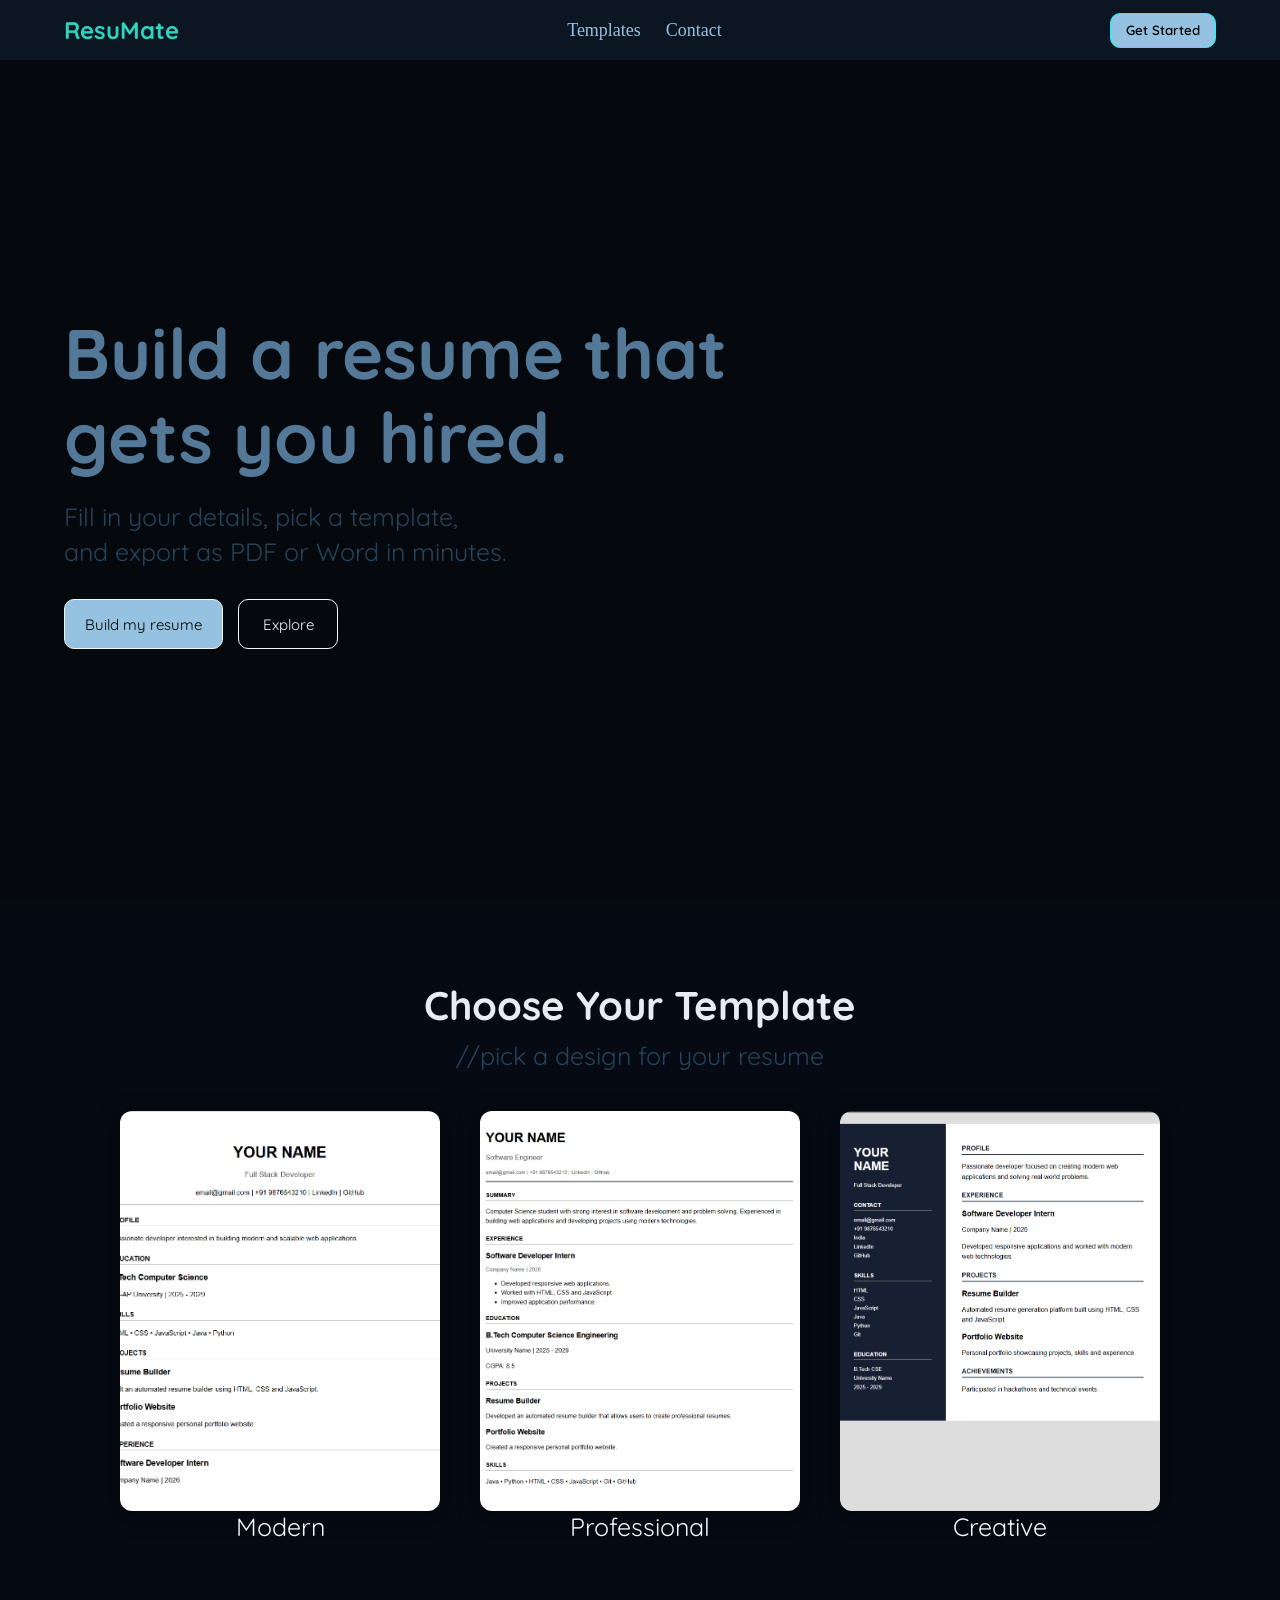
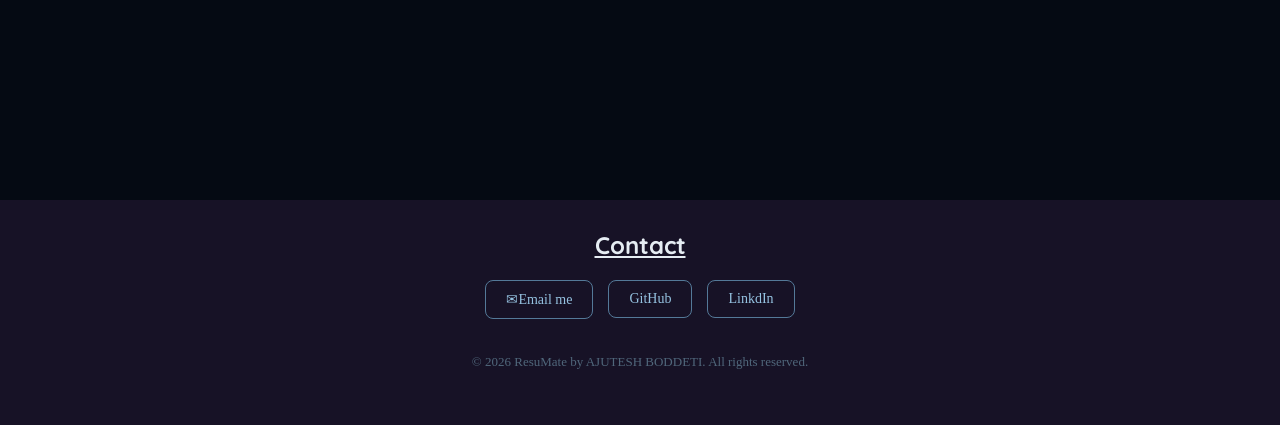
==== index.html @ 7c2d7704 "Initial commit Created from https://vercel.com/new" ====
<!DOCTYPE html>
<html lang="en">
<head>
    <meta charset="UTF-8">
    <meta name="viewport" content="width=device-width, initial-scale=1.0">
    <title>ResuMate</title>
    <link rel="stylesheet" href="style.css">
    <link rel="preconnect" href="https://fonts.googleapis.com">
<link rel="preconnect" href="https://fonts.gstatic.com" crossorigin>
<link href="https://fonts.googleapis.com/css2?family=Quicksand:wght@300..700&family=Scoutie+Sans:ital,wght@0,200..800;1,200..800&display=swap" rel="stylesheet">

</head>
<body>
    <nav>
        <h2>ResuMate</h2>
        <div class="opts">
            <a href="#Templates">Templates</a>
            <a href="#footer">Contact</a>
        </div>
        <div class="btn-n">
            <a href="builder.html"><button id="btn3">Get Started</button></a>
        </div>
    </nav>
    <section id="hero">
        <h1 class="slide">Build a resume that <br>gets you hired.</h1>
        <p class="slide">Fill in your details, pick a template, <br>and export as PDF or Word in minutes.</p>
        <div class="btn">
            <a href="builder.html"><button id="btn1">Build my resume</button></a>
            <a href="#Templates"><button id="btn2">Explore</button></a>
        </div>
    </section>
    <section id="Templates">
        <h2>Choose Your Template</h2>
        <p>//pick a design for your resume</p>
        <div class="temps">
            <div class="temp-cr1">
                <a href="modern.html">
                    <div class="temp-card1">
                    </div>
                </a>
                <a href="builder.html"><p style="color: aliceblue;">Modern</p></a>
            </div>
            <div class="temp-cr2">
                <a href="professional.html">
                    <div class="temp-card2">
                    </div>
                    </a>
                <a href="builder.html"><p style="color: aliceblue;">Professional</p></a>
            </div>
            <div class="temp-cr3">
                <a href="creative.html">
                    <div class="temp-card3">
                    </div>
                    </a>
                <a href="builder.html"><p style="color: aliceblue;">Creative</p></a>
            </div>
        </div>
    </section>
    <footer id="footer">
        <h2>Contact</h2>
        <div class="fbtn">
            <a href="mailto:ajuboddeti623@gmail.com"><button class="b3">✉Email me</button></a>
            <a href="https://github.com/ajuteshboddeti"><button class="b4">GitHub</button></a>
            <a href="https://www.linkedin.com/in/boddeti-ajutesh-122315372/"><button class="b5">LinkdIn</button></a>
        </div>
        <p class="copyright"> © 2026 ResuMate by AJUTESH BODDETI. All rights reserved. </p>
    </footer>
</body>
</html>
---- style.css ----
body{
    margin: 0;
    background-color: #05090e;
    overflow-x: hidden;
}
nav{
    background-color: #0c1522;
    min-height: 60px;
    width: 100%;
    position: fixed;
    top: 0;
    left: 0;
    z-index: 1000;
    display: flex;
    justify-content: space-between;
    align-items: center;
    padding: 10px 5%;
    box-sizing: border-box;
}
.opts{
    display: flex;
    gap: 25px;
    font-size: 18px;
}
.opts a{
    text-decoration: none;
    color: #95c2e0;
}
.btn-n{
    display: flex;
    align-items: center;
}
#btn3{
    height: 35px;
    background-color: #95c2e0;
    border: 1px solid cyan;
    border-radius: 10px;
    padding: 0 15px;
    width: auto;
    cursor: pointer;
    font-family: "Quicksand", sans-serif;
    font-weight: 600;
}
h2{
    color: #2DD4BF;
    margin: 0;
    font-family: "Quicksand", sans-serif;
}
section{
    width: 100%;
    box-sizing: border-box;
}
#hero{
    background-color: #05090e;
    min-height: 100vh;
    display: flex;
    flex-direction: column;
    justify-content: center;
    padding: 100px 5% 40px 5%;
    box-sizing: border-box;
}
#hero h1{
    font-size: clamp(32px, 6vw, 70px);
    color: #547998;
    margin-top: 0;
    margin-bottom: 20px;
    font-family: "Quicksand", sans-serif;
    line-height: 1.2;
}
.slide {
    animation: slide 1s infinite alternate;
}

@keyframes slide {
    from {
        transform: translateX(0);
    }

    to {
        transform: translateX(10px);
    }
}
#hero p{
    font-size: clamp(16px, 2.5vw, 25px);
    color: #25435b;
    margin-top: 0;
    margin-bottom: 30px;
    font-family: "Quicksand", sans-serif;
    line-height: 1.4;
}
.btn{
    display: flex;
    gap: 15px;
    flex-wrap: wrap;
}
#btn1{
    height: 50px;
    min-width: 150px;
    padding: 0 20px;
    background-color: #95c2e0;
    border: 1px solid aliceblue;
    border-radius: 10px;
    cursor: pointer;
    font-size: 15px;
    font-family: "Quicksand", sans-serif;
}
#btn2{
    height: 50px;
    min-width: 100px;
    padding: 0 20px;
    background-color: transparent;
    color: aliceblue;
    border: 1px solid aliceblue;
    border-radius: 10px;
    cursor: pointer;
    font-size: 15px;
    font-family: "Quicksand", sans-serif;
}
#Templates{
    background-color: #050a13;
    min-height: 100vh;
    padding: 80px 5% 40px 5%;
    box-sizing: border-box;
}
#Templates h2{
    color: #E6EDF3;
    text-align: center;
    font-size: clamp(28px, 4vw, 40px);
    font-family: "Quicksand", sans-serif;
    margin-bottom: 10px;
}
#Templates p{
    text-align: center;
    color: #25435b;
    font-size: clamp(16px, 2.5vw, 25px);
    font-family: "Quicksand", sans-serif;
    margin-top: 0;
    margin-bottom: 40px;
}
.temps{
    display: flex;
    justify-content: center;
    align-items: center;
    flex-wrap: wrap;
    gap: 40px;
    padding: 0;
}
.temp-cr1, .temp-cr2, .temp-cr3 {
    display: flex;
    flex-direction: column;
    align-items: center;
}
.temp-card1, .temp-card2, .temp-card3{
    height: 400px;
    width: 320px;
    max-width: 100%;
    background-color: rgb(16, 36, 54);
    border-radius: 12px;
    background-size: cover;
    background-position: center;
    background-repeat: no-repeat;
    box-shadow: 0 4px 20px rgba(0,0,0,0.5);
    transition: transform 0.3s ease;
}
.temp-card1:hover, .temp-card2:hover, .temp-card3:hover {
    transform: translateY(-5px);
}
.temp-card1{
    background-image: url(modern.png);
}
.temp-card2{
    background-image: url(professional.png);
}
.temp-card3{
    background-image: url(image.png);
}
.temps a{
    text-decoration: none;
}
#pricing{
    background-color: #070e1a;
    min-height: 100vh;
}
footer{
    min-height: 200px;
    height: auto;
    width: 100%;
    background-color: #171226;
    padding: 30px 20px;
    box-sizing: border-box;
}
footer h2{
    color: #E6EDF3;
    text-align: center;
    padding-top: 0;
    margin-bottom: 20px;
    text-decoration: underline;
}
footer p { 
    margin: 10px 0 25px; 
    color: #6d91ad; 
    font-size: 16px; 
}
.fbtn { 
    display: flex; 
    justify-content: center;
    flex-wrap: wrap; 
    gap: 15px; 
}
.fbtn button { 
    padding: 10px 20px; 
    border-radius: 8px; 
    cursor: pointer; 
    font-family: inherit; 
    font-size: 14px; 
}
.b3, .b4, .b5 { 
    background: transparent; 
    color: #95c2e0; 
    border: 1px solid #547998; 
} 
.fbtn button:hover { 
    background-color: #95c2e0; 
    color: #05090e; 
    transition: 0.3s; 
} 
.copyright { 
    margin-top: 35px; 
    font-size: 13px; 
    color: #50677b; 
    text-align: center;
}

@media (max-width: 768px) {
    nav {
        padding: 10px 15px;
    }
    .opts {
        gap: 15px;
        font-size: 16px;
    }
    #hero {
        padding-top: 90px;
    }
}

@media (max-width: 480px) {
    nav {
        gap: 10px;
    }
    .opts {
        gap: 10px;
        font-size: 14px;
    }
}
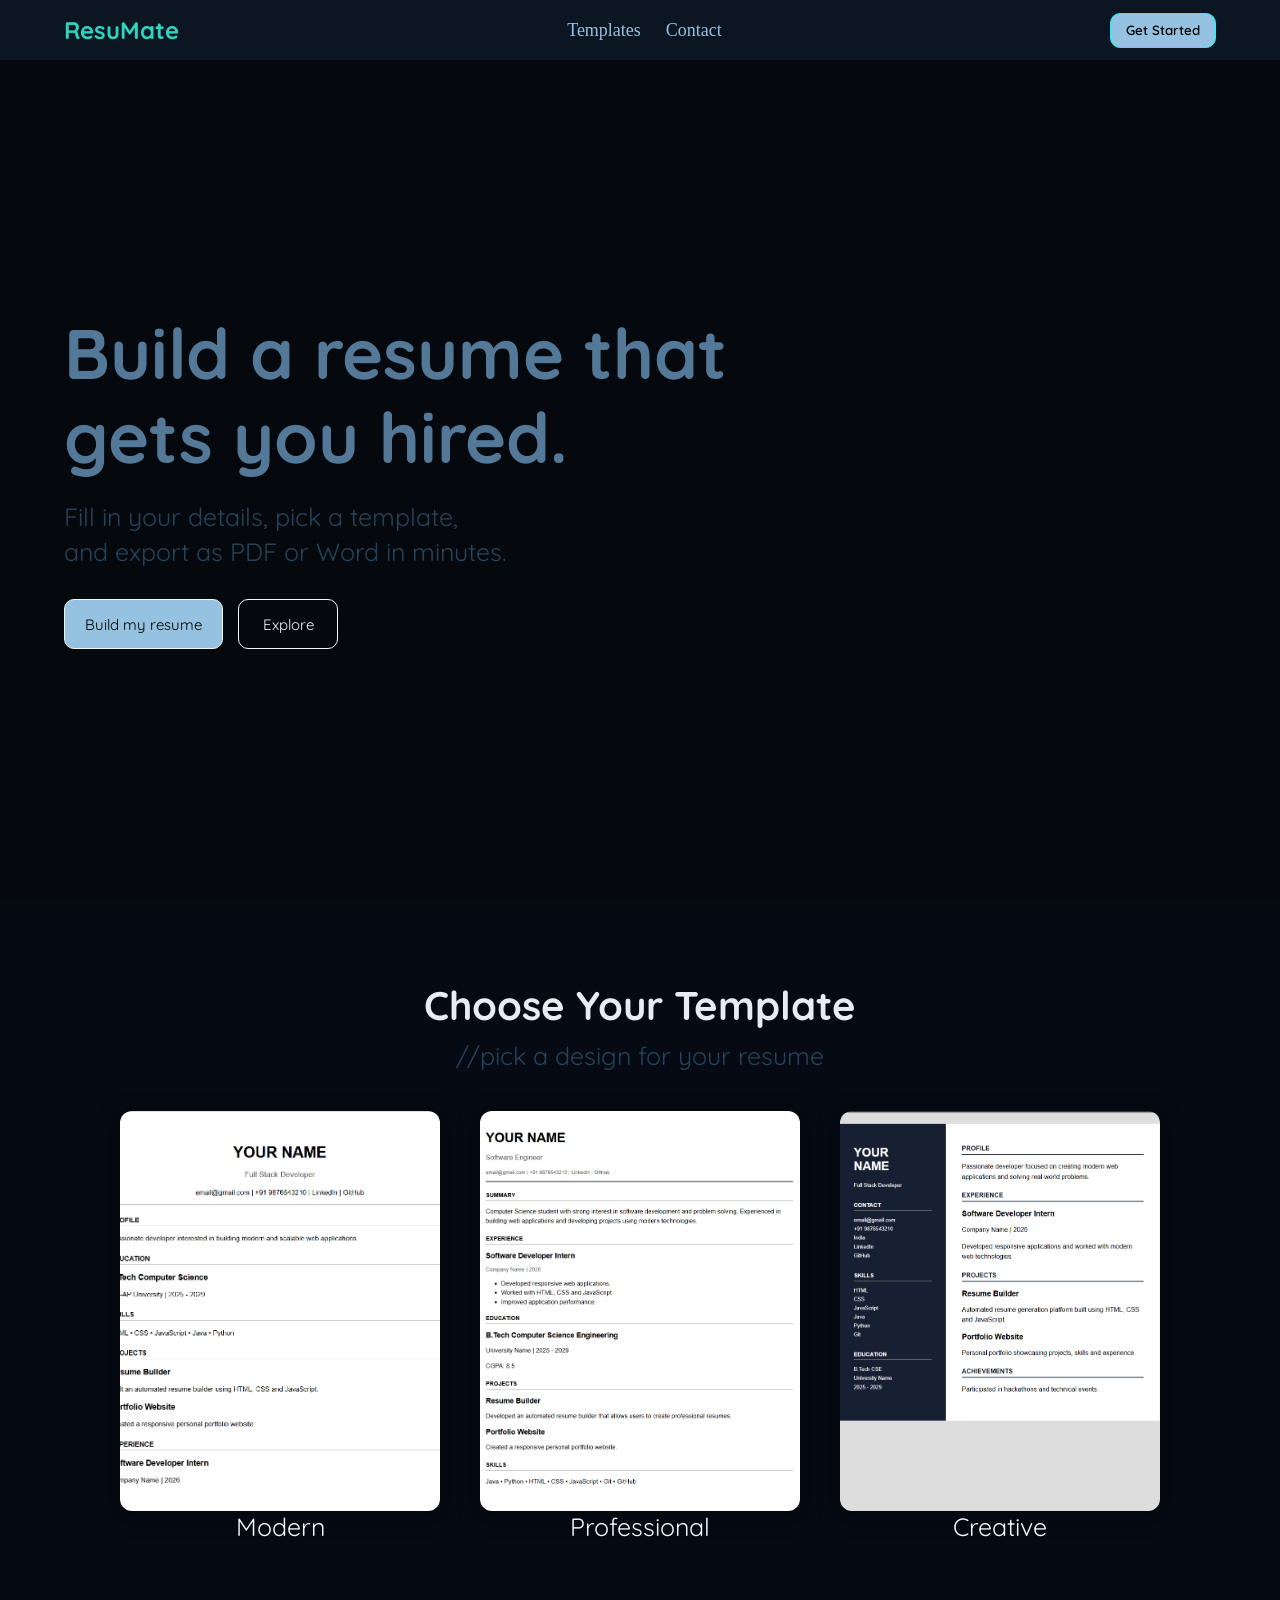
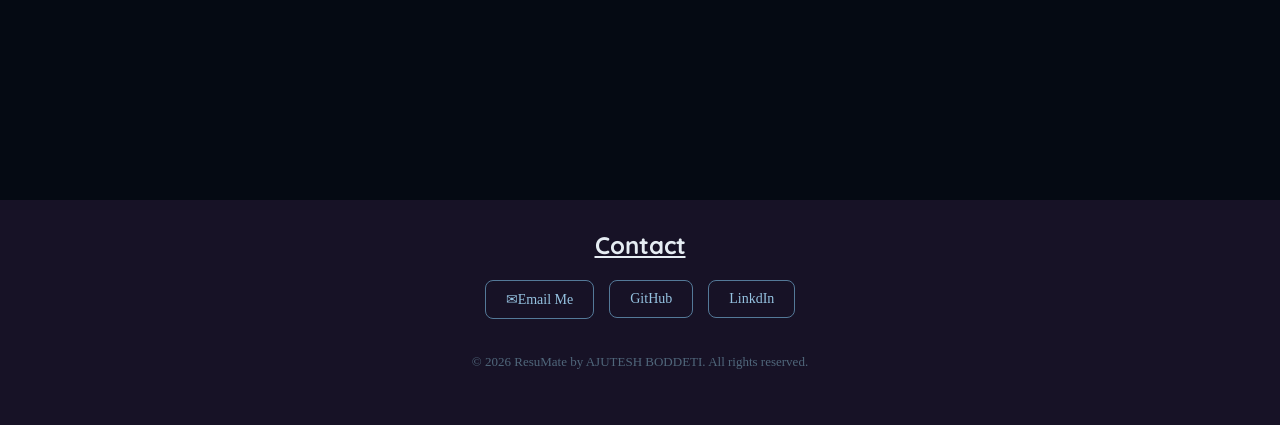
==== commit 0bebff18: "Update index.html" ====
--- a/index.html
+++ b/index.html
@@ -59,11 +59,11 @@
     <footer id="footer">
         <h2>Contact</h2>
         <div class="fbtn">
-            <a href="mailto:ajuboddeti623@gmail.com"><button class="b3">✉Email me</button></a>
+            <a href="mailto:ajuboddeti623@gmail.com"><button class="b3">✉Email Me</button></a>
             <a href="https://github.com/ajuteshboddeti"><button class="b4">GitHub</button></a>
             <a href="https://www.linkedin.com/in/boddeti-ajutesh-122315372/"><button class="b5">LinkdIn</button></a>
         </div>
         <p class="copyright"> © 2026 ResuMate by AJUTESH BODDETI. All rights reserved. </p>
     </footer>
 </body>
-</html>+</html>
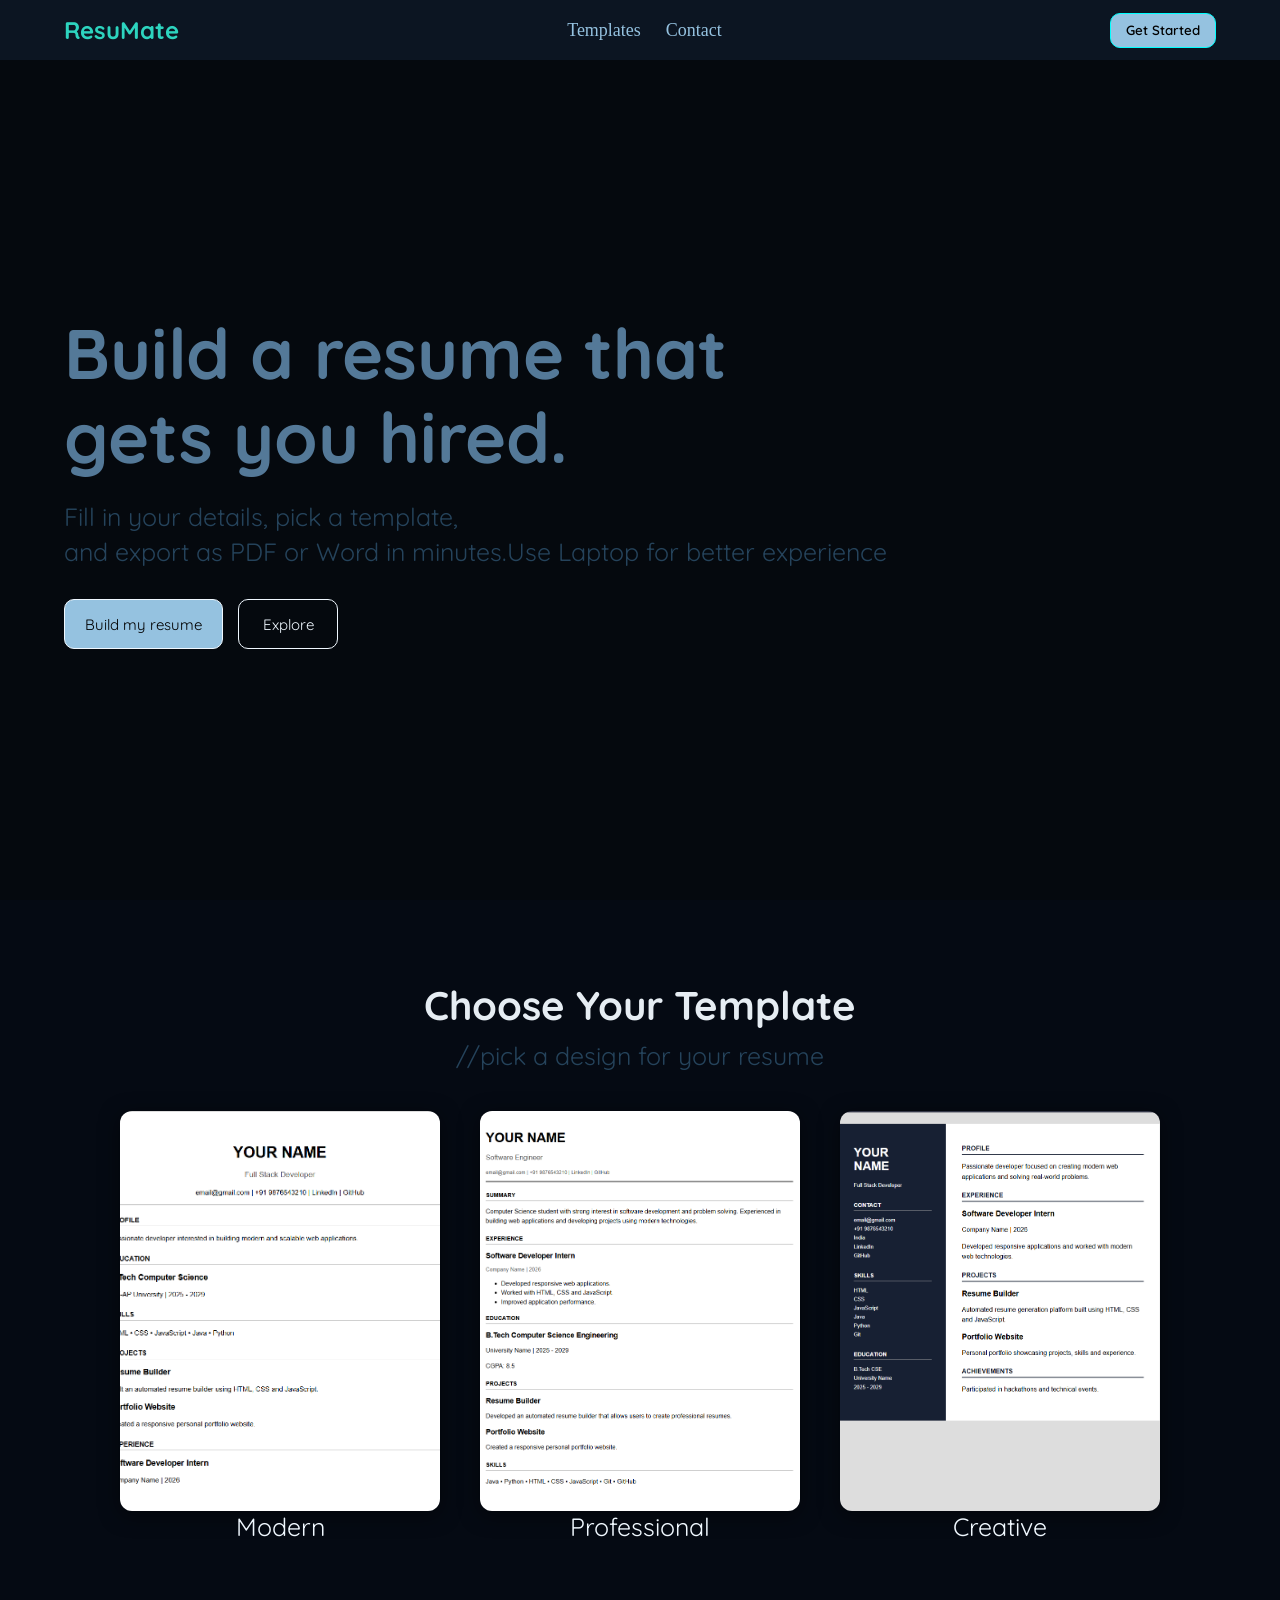
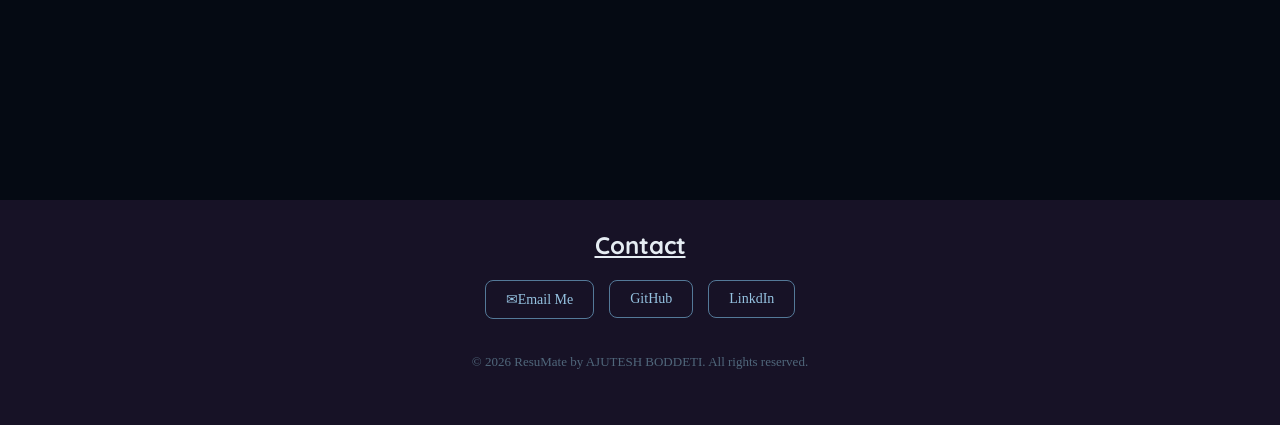
==== commit d4aa3c2d: "Update index.html" ====
--- a/index.html
+++ b/index.html
@@ -23,7 +23,7 @@
     </nav>
     <section id="hero">
         <h1 class="slide">Build a resume that <br>gets you hired.</h1>
-        <p class="slide">Fill in your details, pick a template, <br>and export as PDF or Word in minutes.</p>
+        <p class="slide">Fill in your details, pick a template, <br>and export as PDF or Word in minutes.Use Laptop for better experience</p>
         <div class="btn">
             <a href="builder.html"><button id="btn1">Build my resume</button></a>
             <a href="#Templates"><button id="btn2">Explore</button></a>
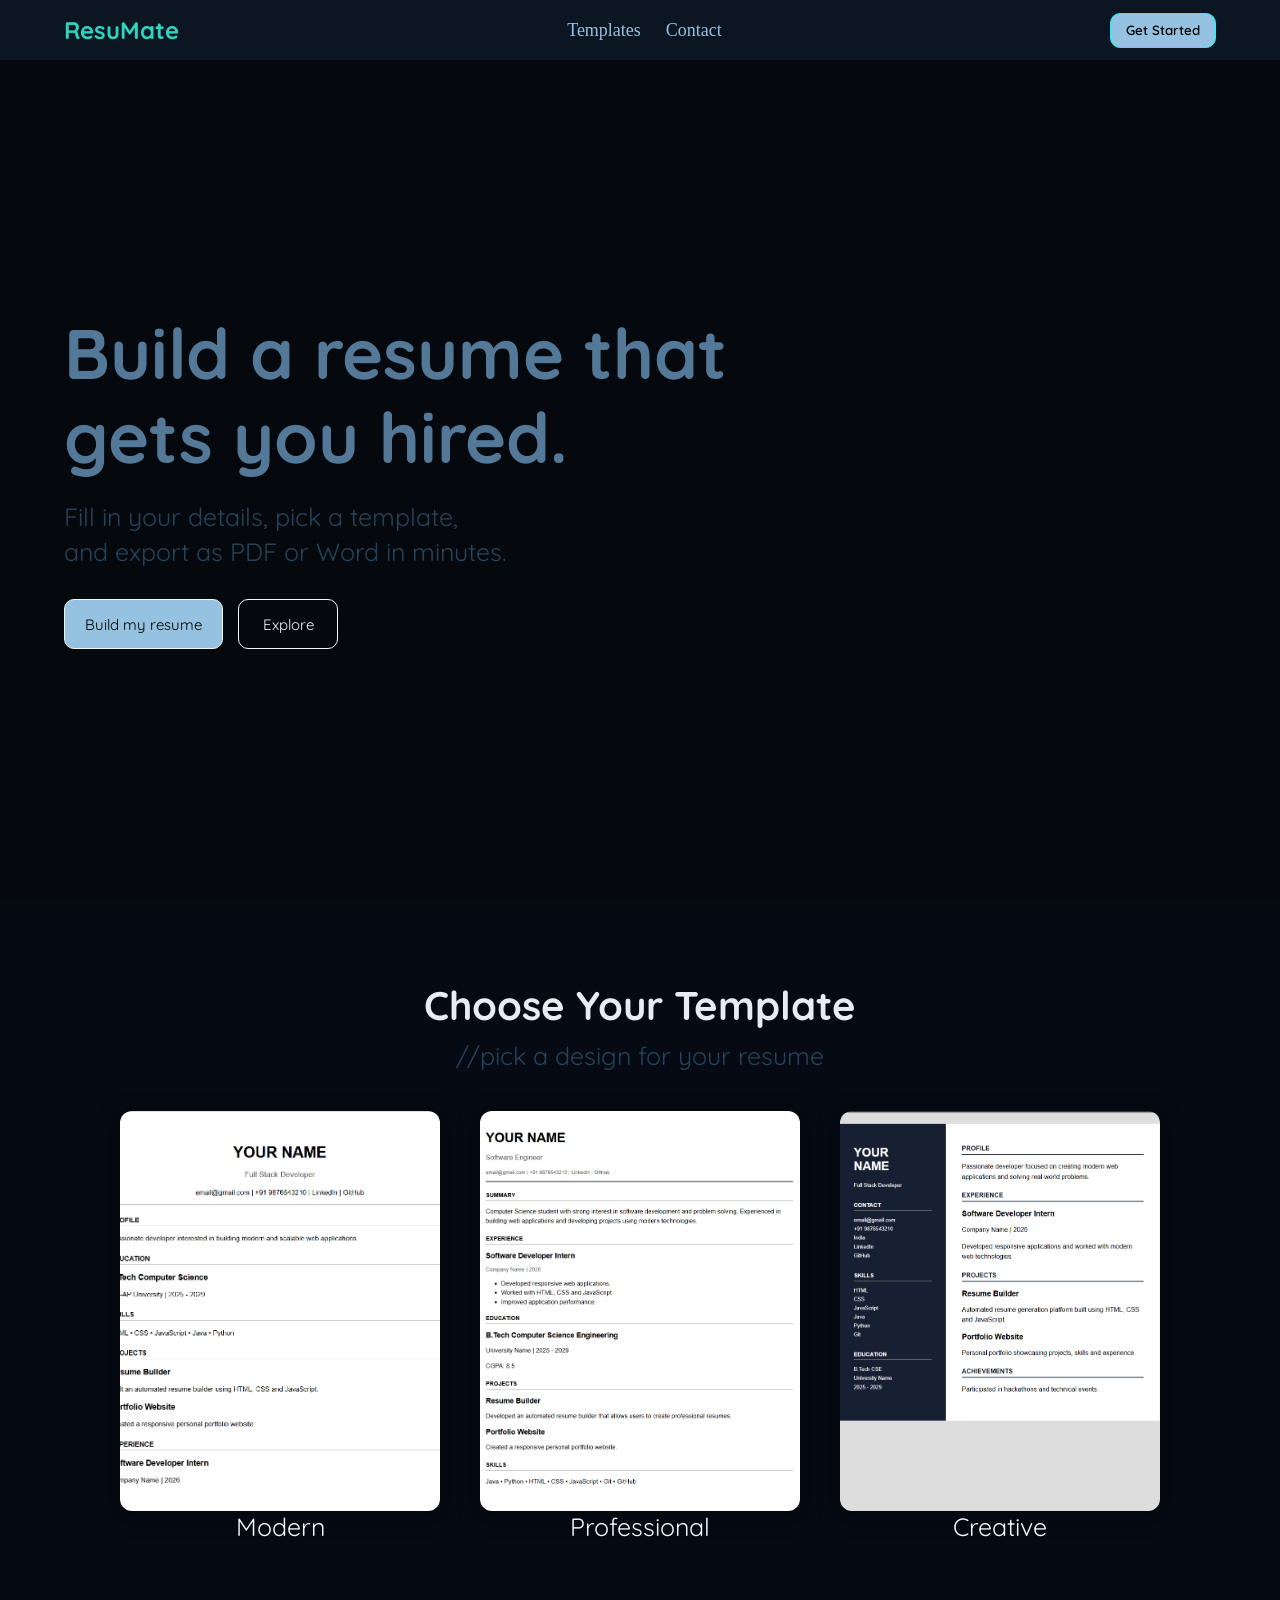
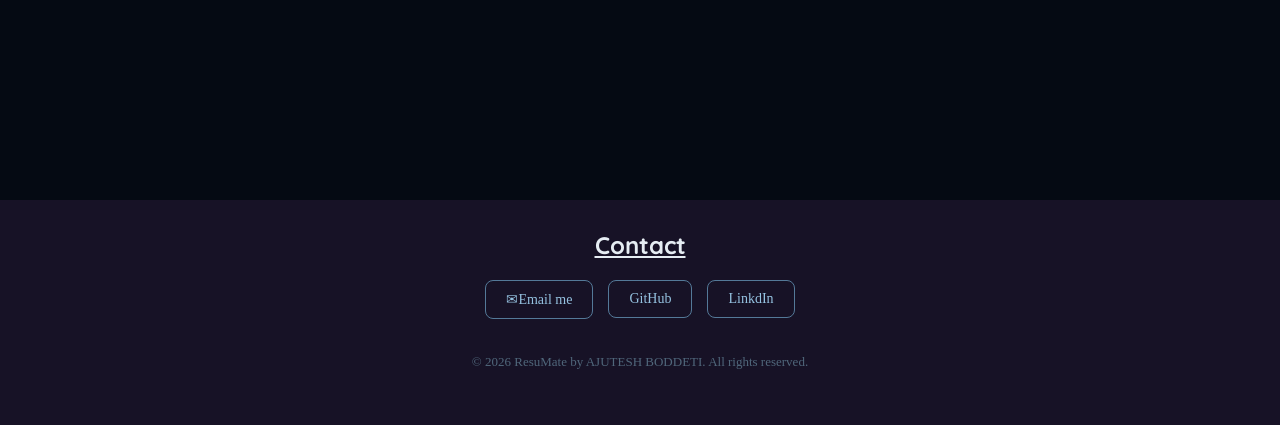
==== commit adbfa536: "Update index.html" ====
--- a/index.html
+++ b/index.html
@@ -1,15 +1,21 @@
 <!DOCTYPE html>
 <html lang="en">
+
 <head>
     <meta charset="UTF-8">
     <meta name="viewport" content="width=device-width, initial-scale=1.0">
     <title>ResuMate</title>
     <link rel="stylesheet" href="style.css">
     <link rel="preconnect" href="https://fonts.googleapis.com">
-<link rel="preconnect" href="https://fonts.gstatic.com" crossorigin>
-<link href="https://fonts.googleapis.com/css2?family=Quicksand:wght@300..700&family=Scoutie+Sans:ital,wght@0,200..800;1,200..800&display=swap" rel="stylesheet">
+    <link rel="preconnect" href="https://fonts.gstatic.com" crossorigin>
+    <link href="https://fonts.googleapis.com/css2?family=Inter:wght@300;400;500;600;700;800&display=swap"
+        rel="stylesheet">
+    <link
+        href="https://fonts.googleapis.com/css2?family=Quicksand:wght@300..700&family=Scoutie+Sans:ital,wght@0,200..800;1,200..800&display=swap"
+        rel="stylesheet">
 
 </head>
+
 <body>
     <nav>
         <h2>ResuMate</h2>
@@ -22,8 +28,8 @@
         </div>
     </nav>
     <section id="hero">
-        <h1 class="slide">Build a resume that <br>gets you hired.</h1>
-        <p class="slide">Fill in your details, pick a template, <br>and export as PDF or Word in minutes.Use Laptop for better experience</p>
+        <h1 class="slide"><span>Build a resume that</span> <br>gets you hired.</h1>
+        <p class="slide">Fill in your details, pick a template, <br>and export as PDF or Word in minutes.</p>
         <div class="btn">
             <a href="builder.html"><button id="btn1">Build my resume</button></a>
             <a href="#Templates"><button id="btn2">Explore</button></a>
@@ -38,32 +44,39 @@
                     <div class="temp-card1">
                     </div>
                 </a>
-                <a href="builder.html"><p style="color: aliceblue;">Modern</p></a>
+                <a href="builder.html">
+                    <p style="color: aliceblue;">Modern</p>
+                </a>
             </div>
             <div class="temp-cr2">
                 <a href="professional.html">
                     <div class="temp-card2">
                     </div>
-                    </a>
-                <a href="builder.html"><p style="color: aliceblue;">Professional</p></a>
+                </a>
+                <a href="builder.html">
+                    <p style="color: aliceblue;">Professional</p>
+                </a>
             </div>
             <div class="temp-cr3">
                 <a href="creative.html">
                     <div class="temp-card3">
                     </div>
-                    </a>
-                <a href="builder.html"><p style="color: aliceblue;">Creative</p></a>
+                </a>
+                <a href="builder.html">
+                    <p style="color: aliceblue;">Creative</p>
+                </a>
             </div>
         </div>
     </section>
     <footer id="footer">
         <h2>Contact</h2>
         <div class="fbtn">
-            <a href="mailto:ajuboddeti623@gmail.com"><button class="b3">✉Email Me</button></a>
+            <a href="mailto:ajuboddeti623@gmail.com"><button class="b3">✉Email me</button></a>
             <a href="https://github.com/ajuteshboddeti"><button class="b4">GitHub</button></a>
             <a href="https://www.linkedin.com/in/boddeti-ajutesh-122315372/"><button class="b5">LinkdIn</button></a>
         </div>
         <p class="copyright"> © 2026 ResuMate by AJUTESH BODDETI. All rights reserved. </p>
     </footer>
 </body>
+
 </html>
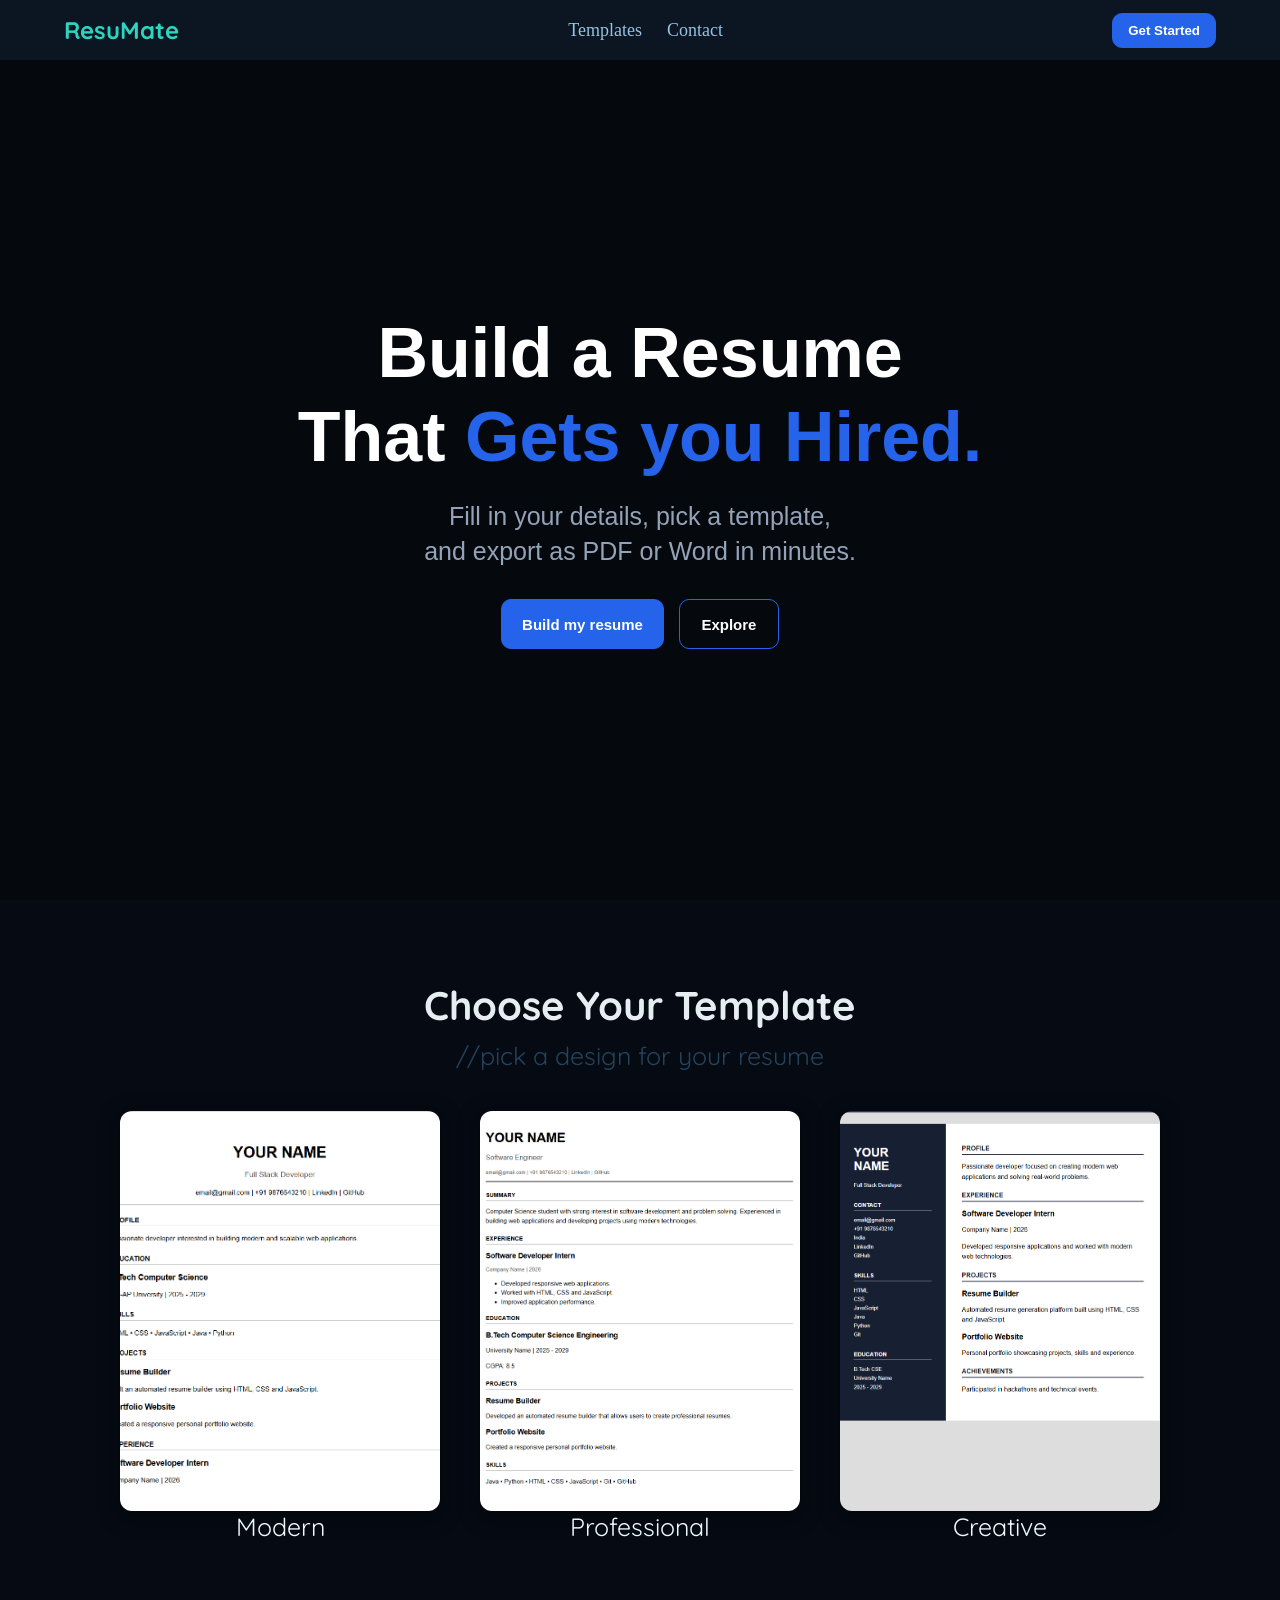
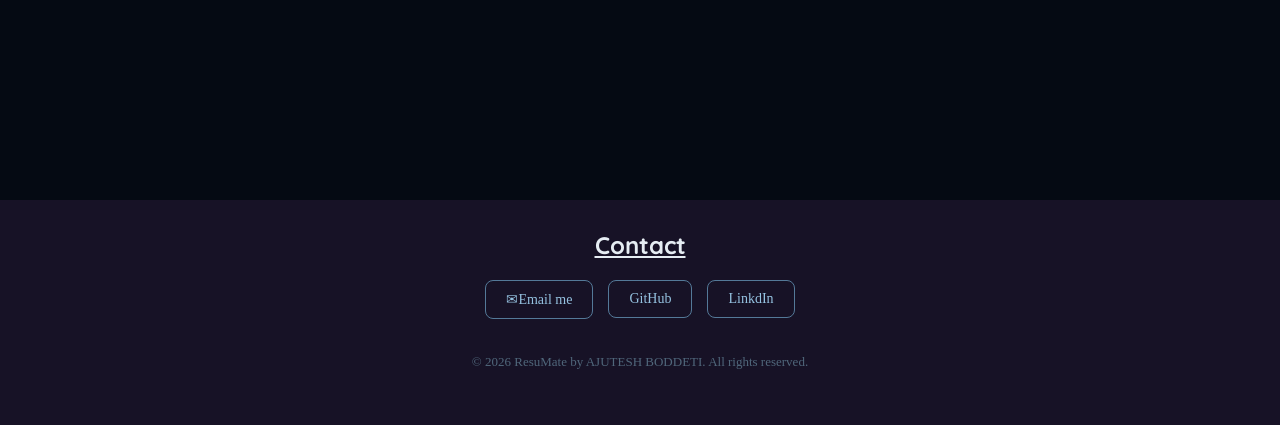
==== commit 7809a5dd: "Update index.html" ====
--- a/index.html
+++ b/index.html
@@ -28,7 +28,7 @@
         </div>
     </nav>
     <section id="hero">
-        <h1 class="slide"><span>Build a resume that</span> <br>gets you hired.</h1>
+        <h1 class="slide"><span>Build a Resume <br>That</span> Gets you Hired.</h1>
         <p class="slide">Fill in your details, pick a template, <br>and export as PDF or Word in minutes.</p>
         <div class="btn">
             <a href="builder.html"><button id="btn1">Build my resume</button></a>
--- a/style.css
+++ b/style.css
@@ -1,9 +1,10 @@
-body{
+body {
     margin: 0;
     background-color: #05090e;
     overflow-x: hidden;
 }
-nav{
+
+nav {
     background-color: #0c1522;
     min-height: 60px;
     width: 100%;
@@ -17,40 +18,48 @@
     padding: 10px 5%;
     box-sizing: border-box;
 }
-.opts{
+
+.opts {
     display: flex;
     gap: 25px;
     font-size: 18px;
 }
-.opts a{
+
+.opts a {
     text-decoration: none;
     color: #95c2e0;
 }
-.btn-n{
+
+.btn-n {
     display: flex;
     align-items: center;
 }
-#btn3{
+
+#btn3 {
     height: 35px;
-    background-color: #95c2e0;
-    border: 1px solid cyan;
+    background-color: #2563eb;
+    border: 1px solid #2563eb;
     border-radius: 10px;
     padding: 0 15px;
     width: auto;
     cursor: pointer;
-    font-family: "Quicksand", sans-serif;
+    font-family: "Inter", sans-serif;
     font-weight: 600;
-}
-h2{
+    color: #ffffff;
+}
+
+h2 {
     color: #2DD4BF;
     margin: 0;
     font-family: "Quicksand", sans-serif;
 }
-section{
+
+section {
     width: 100%;
     box-sizing: border-box;
 }
-#hero{
+
+#hero {
     background-color: #05090e;
     min-height: 100vh;
     display: flex;
@@ -59,77 +68,93 @@
     padding: 100px 5% 40px 5%;
     box-sizing: border-box;
 }
-#hero h1{
+
+#hero h1 {
     font-size: clamp(32px, 6vw, 70px);
-    color: #547998;
+    color: #2563eb;
     margin-top: 0;
     margin-bottom: 20px;
-    font-family: "Quicksand", sans-serif;
+    font-family: 'Inter', sans-serif;
     line-height: 1.2;
-}
-.slide {
-    animation: slide 1s infinite alternate;
-}
-
-@keyframes slide {
-    from {
-        transform: translateX(0);
-    }
-
-    to {
-        transform: translateX(10px);
-    }
-}
-#hero p{
+    text-align: center;
+}
+
+#hero h1 span {
+    color: #ffffff;
+}
+
+#hero p {
     font-size: clamp(16px, 2.5vw, 25px);
-    color: #25435b;
+    color: #94a3b8;
     margin-top: 0;
     margin-bottom: 30px;
-    font-family: "Quicksand", sans-serif;
+    font-family: 'Inter', sans-serif;
     line-height: 1.4;
-}
-.btn{
+    text-align: center;
+}
+
+.btn {
     display: flex;
     gap: 15px;
     flex-wrap: wrap;
-}
-#btn1{
+    justify-content: center;
+}
+
+#btn1 {
     height: 50px;
     min-width: 150px;
     padding: 0 20px;
-    background-color: #95c2e0;
-    border: 1px solid aliceblue;
+    background-color: #2563eb;
+    border: 1px solid #2563eb;
     border-radius: 10px;
     cursor: pointer;
     font-size: 15px;
-    font-family: "Quicksand", sans-serif;
-}
-#btn2{
+    font-family: 'Inter', sans-serif;
+    font-weight: 600;
+    color: #ffffff;
+}
+
+#btn1:hover {
+    background-color: #2563eb;
+    transform: translateY(-2px);
+}
+
+#btn2:hover {
+    background-color: rgba(37, 99, 235, 0.15);
+    transform: translateY(-2px);
+}
+
+
+#btn2 {
     height: 50px;
     min-width: 100px;
     padding: 0 20px;
     background-color: transparent;
-    color: aliceblue;
-    border: 1px solid aliceblue;
+    color: #ffffff;
+    border: 1px solid #2563eb;
     border-radius: 10px;
     cursor: pointer;
     font-size: 15px;
-    font-family: "Quicksand", sans-serif;
-}
-#Templates{
+    font-family: 'Inter', sans-serif;
+    font-weight: 600;
+}
+
+#Templates {
     background-color: #050a13;
     min-height: 100vh;
     padding: 80px 5% 40px 5%;
     box-sizing: border-box;
 }
-#Templates h2{
+
+#Templates h2 {
     color: #E6EDF3;
     text-align: center;
     font-size: clamp(28px, 4vw, 40px);
     font-family: "Quicksand", sans-serif;
     margin-bottom: 10px;
 }
-#Templates p{
+
+#Templates p {
     text-align: center;
     color: #25435b;
     font-size: clamp(16px, 2.5vw, 25px);
@@ -137,7 +162,8 @@
     margin-top: 0;
     margin-bottom: 40px;
 }
-.temps{
+
+.temps {
     display: flex;
     justify-content: center;
     align-items: center;
@@ -145,12 +171,18 @@
     gap: 40px;
     padding: 0;
 }
-.temp-cr1, .temp-cr2, .temp-cr3 {
+
+.temp-cr1,
+.temp-cr2,
+.temp-cr3 {
     display: flex;
     flex-direction: column;
     align-items: center;
 }
-.temp-card1, .temp-card2, .temp-card3{
+
+.temp-card1,
+.temp-card2,
+.temp-card3 {
     height: 400px;
     width: 320px;
     max-width: 100%;
@@ -159,29 +191,38 @@
     background-size: cover;
     background-position: center;
     background-repeat: no-repeat;
-    box-shadow: 0 4px 20px rgba(0,0,0,0.5);
+    box-shadow: 0 4px 20px rgba(0, 0, 0, 0.5);
     transition: transform 0.3s ease;
 }
-.temp-card1:hover, .temp-card2:hover, .temp-card3:hover {
+
+.temp-card1:hover,
+.temp-card2:hover,
+.temp-card3:hover {
     transform: translateY(-5px);
 }
-.temp-card1{
+
+.temp-card1 {
     background-image: url(modern.png);
 }
-.temp-card2{
+
+.temp-card2 {
     background-image: url(professional.png);
 }
-.temp-card3{
+
+.temp-card3 {
     background-image: url(image.png);
 }
-.temps a{
+
+.temps a {
     text-decoration: none;
 }
-#pricing{
+
+#pricing {
     background-color: #070e1a;
     min-height: 100vh;
 }
-footer{
+
+footer {
     min-height: 200px;
     height: auto;
     width: 100%;
@@ -189,45 +230,54 @@
     padding: 30px 20px;
     box-sizing: border-box;
 }
-footer h2{
+
+footer h2 {
     color: #E6EDF3;
     text-align: center;
     padding-top: 0;
     margin-bottom: 20px;
     text-decoration: underline;
 }
-footer p { 
-    margin: 10px 0 25px; 
-    color: #6d91ad; 
-    font-size: 16px; 
-}
-.fbtn { 
-    display: flex; 
+
+footer p {
+    margin: 10px 0 25px;
+    color: #6d91ad;
+    font-size: 16px;
+}
+
+.fbtn {
+    display: flex;
     justify-content: center;
-    flex-wrap: wrap; 
-    gap: 15px; 
-}
-.fbtn button { 
-    padding: 10px 20px; 
-    border-radius: 8px; 
-    cursor: pointer; 
-    font-family: inherit; 
-    font-size: 14px; 
-}
-.b3, .b4, .b5 { 
-    background: transparent; 
-    color: #95c2e0; 
-    border: 1px solid #547998; 
-} 
-.fbtn button:hover { 
-    background-color: #95c2e0; 
-    color: #05090e; 
-    transition: 0.3s; 
-} 
-.copyright { 
-    margin-top: 35px; 
-    font-size: 13px; 
-    color: #50677b; 
+    flex-wrap: wrap;
+    gap: 15px;
+}
+
+.fbtn button {
+    padding: 10px 20px;
+    border-radius: 8px;
+    cursor: pointer;
+    font-family: inherit;
+    font-size: 14px;
+}
+
+.b3,
+.b4,
+.b5 {
+    background: transparent;
+    color: #95c2e0;
+    border: 1px solid #547998;
+}
+
+.fbtn button:hover {
+    background-color: #95c2e0;
+    color: #05090e;
+    transition: 0.3s;
+}
+
+.copyright {
+    margin-top: 35px;
+    font-size: 13px;
+    color: #50677b;
     text-align: center;
 }
 
@@ -235,10 +285,12 @@
     nav {
         padding: 10px 15px;
     }
+
     .opts {
         gap: 15px;
         font-size: 16px;
     }
+
     #hero {
         padding-top: 90px;
     }
@@ -248,6 +300,7 @@
     nav {
         gap: 10px;
     }
+
     .opts {
         gap: 10px;
         font-size: 14px;
